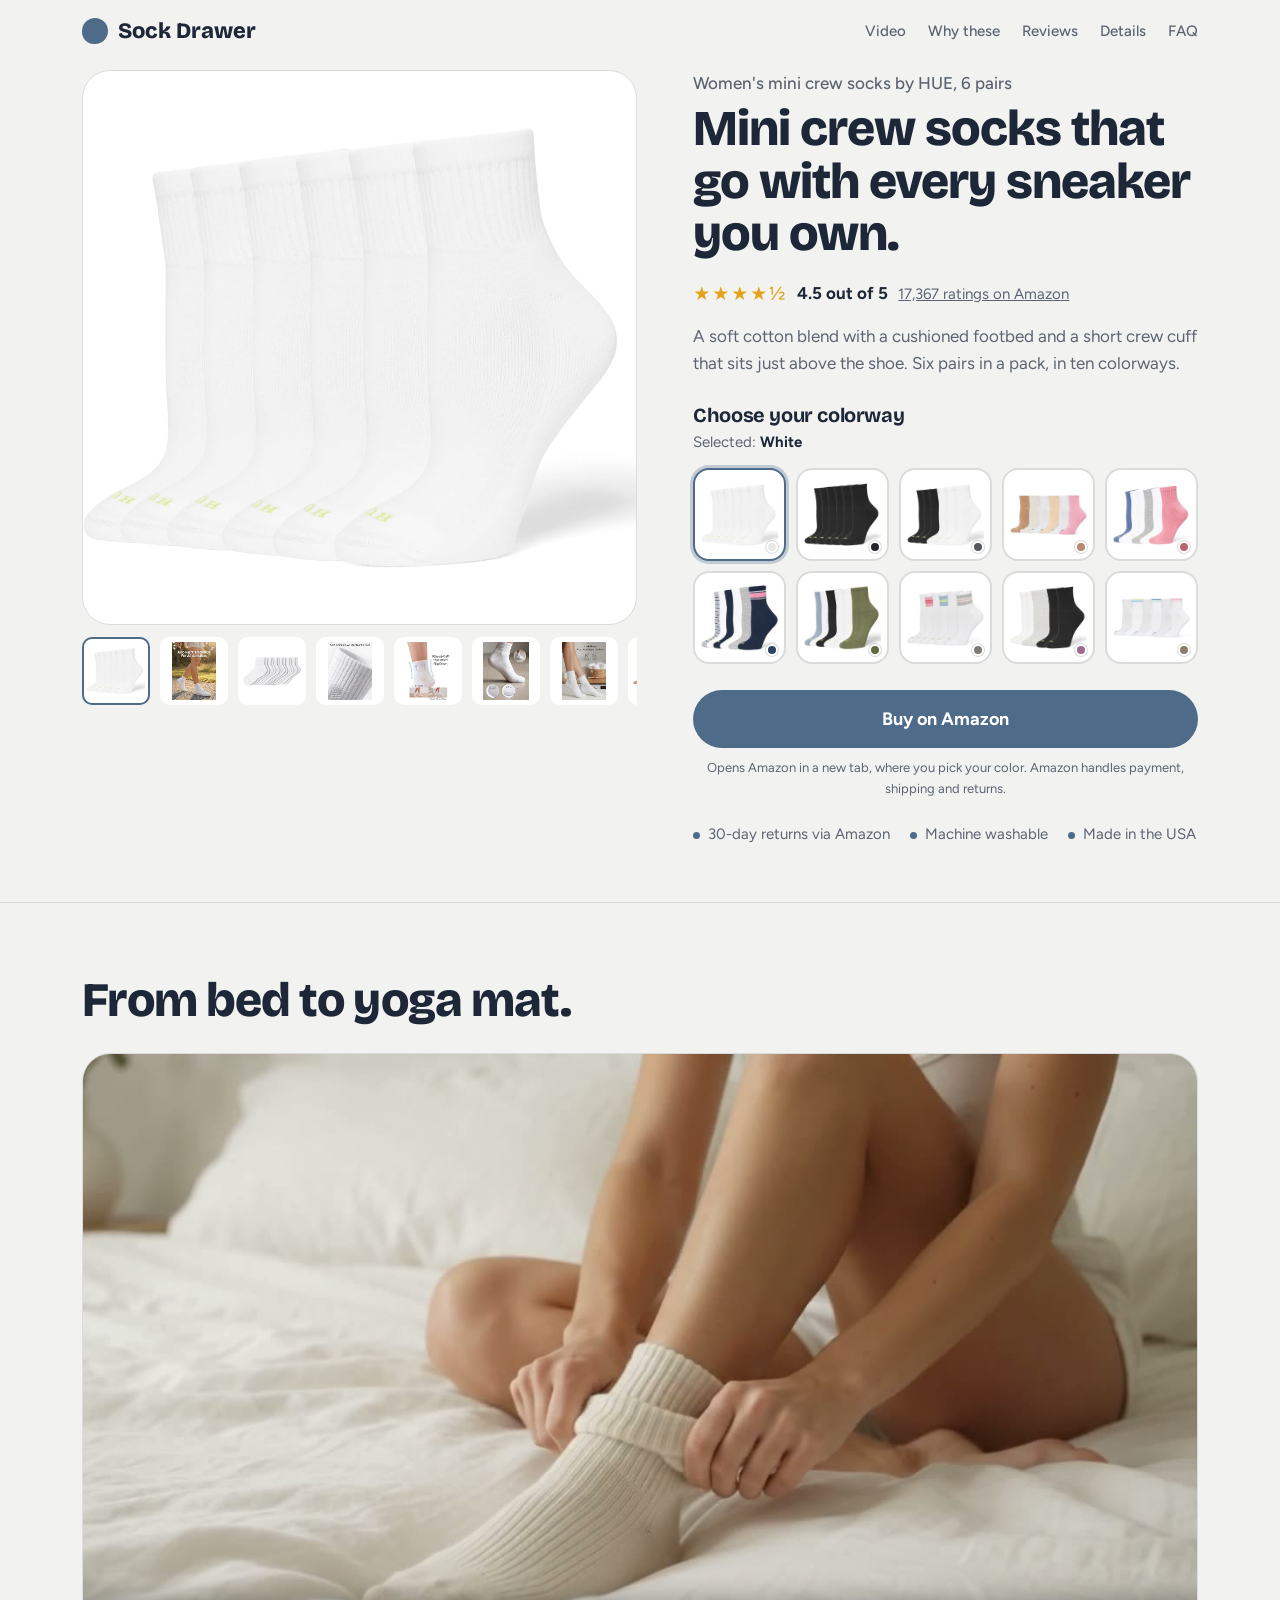
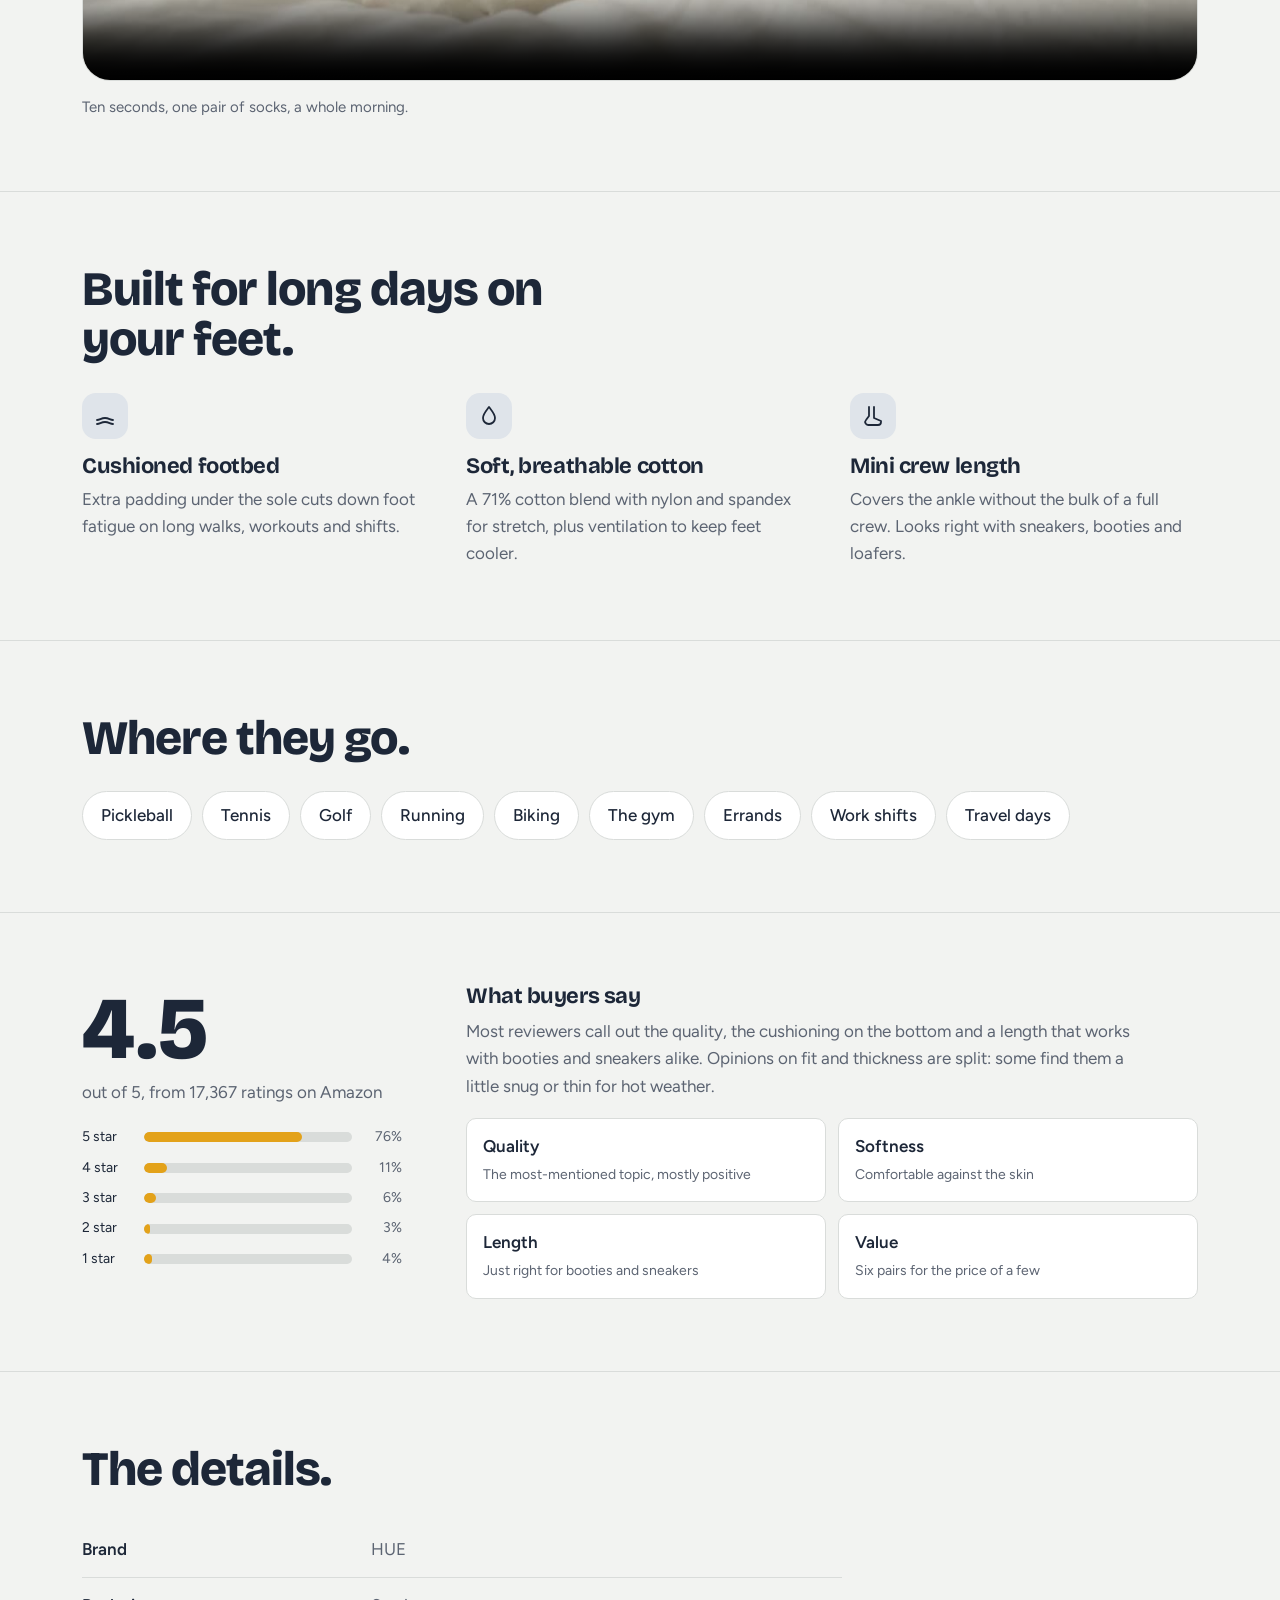
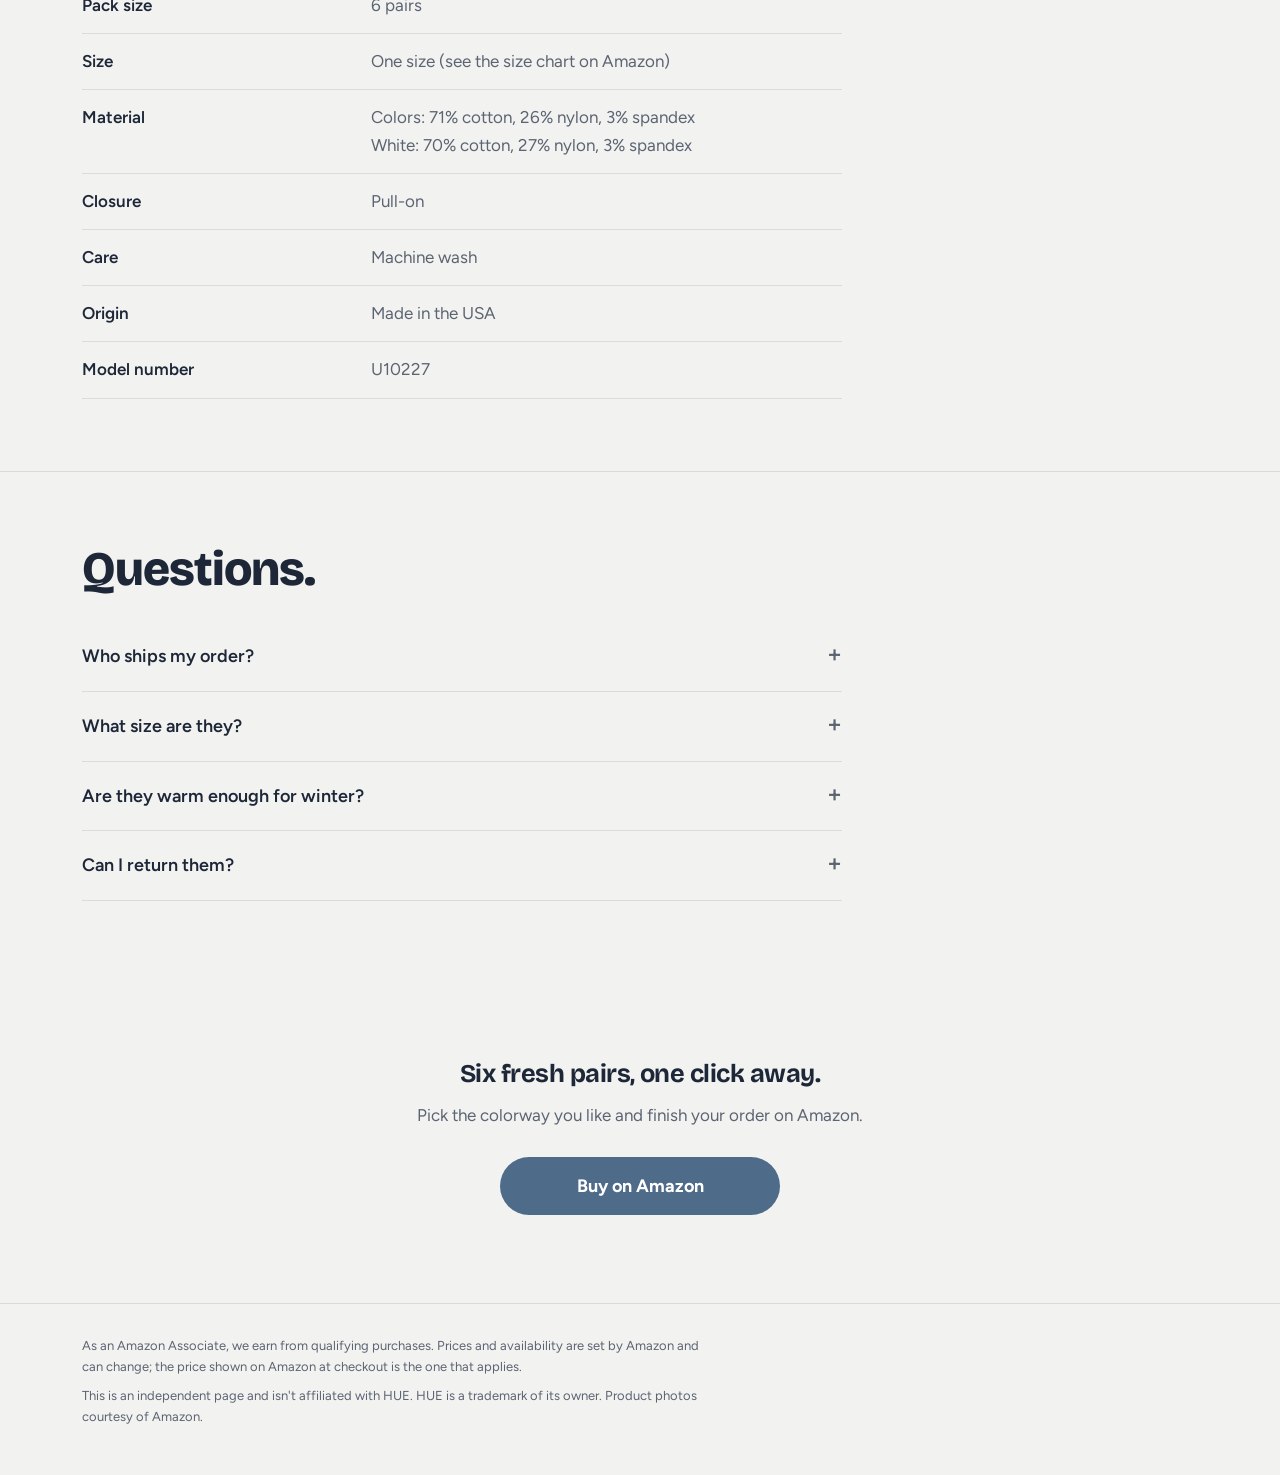
==== mini-crew-socks/index.html @ 4c12013f "Add standalone Mini Crew Socks affiliate page at /mini-crew-socks/ Self-contained landing page (own " ====
<!doctype html>
<html lang="en">
<head>
<meta charset="utf-8">
<meta name="viewport" content="width=device-width, initial-scale=1, viewport-fit=cover">
<title>Mini Crew Socks</title>
<meta name="description" content="HUE Women's Mini Crew Socks, 6-pair pack. Cushioned cotton-blend socks in 10 colorways, rated 4.5 out of 5 by 17,000+ Amazon shoppers.">
<link rel="preconnect" href="https://fonts.googleapis.com">
<link rel="preconnect" href="https://fonts.gstatic.com" crossorigin>
<link href="https://fonts.googleapis.com/css2?family=Bricolage+Grotesque:opsz,wght@12..96,500;12..96,700;12..96,800&family=Figtree:wght@400;500;600&display=swap" rel="stylesheet">
<style>
:root{
  --paper:#F2F3F1;
  --card:#FFFFFF;
  --ink:#1D2738;
  --muted:#5C6472;
  --line:#D9DCDA;
  --tint:#C9787F;          /* changes with the chosen colorway */
  --tint-ink:#FFFFFF;
  --star:#E3A21A;
  --radius-lg:28px;
  --radius-sm:10px;
}
@media (prefers-color-scheme: dark){
  :root:not([data-theme="light"]){
    --paper:#151A22; --card:#1D2430; --ink:#EEF0F3; --muted:#A3AAB6; --line:#2E3746; color-scheme:dark;
  }
}
:root[data-theme="dark"]{ --paper:#151A22; --card:#1D2430; --ink:#EEF0F3; --muted:#A3AAB6; --line:#2E3746; color-scheme:dark; }

*{box-sizing:border-box}
html{scroll-behavior:smooth}
body{margin:0;background:var(--paper);color:var(--ink);font:400 17px/1.6 Figtree,system-ui,sans-serif;-webkit-font-smoothing:antialiased}
img{max-width:100%;display:block}
a{color:inherit}
:focus-visible{outline:3px solid var(--tint);outline-offset:3px;border-radius:6px}
.wrap{max-width:1180px;margin:0 auto;padding:0 16px}
@media(min-width:760px){.wrap{padding:0 32px}}
h1,h2,h3{font-family:"Bricolage Grotesque",sans-serif;line-height:1.05;margin:0;letter-spacing:-.02em}

/* header */
.top{display:flex;align-items:center;justify-content:space-between;padding-top:18px;padding-bottom:18px}
.logo{font:800 22px/1 "Bricolage Grotesque",sans-serif;text-decoration:none;display:flex;align-items:center;gap:10px}
.logo i{width:26px;height:26px;border-radius:50% 50% 50% 12px;background:var(--tint);transition:background .4s}
.top nav{display:flex;gap:22px;font-weight:500;font-size:15px}
.top nav a{text-decoration:none;color:var(--muted)}
.top nav a:hover{color:var(--ink)}
@media(max-width:640px){.top nav{display:none}}

/* hero / buy box */
.buy{display:grid;gap:28px;padding-top:8px;padding-bottom:56px}
@media(min-width:900px){.buy{grid-template-columns:1.1fr 1fr;gap:56px;align-items:start}}
.gallery{position:relative}
.main-img{background:#fff;border-radius:var(--radius-lg);aspect-ratio:1/1;display:grid;place-items:center;overflow:hidden;border:1px solid var(--line)}
.main-img img{width:100%;height:100%;object-fit:contain}
.thumbs{display:flex;gap:10px;margin-top:12px;overflow-x:auto;padding-bottom:4px;scrollbar-width:thin}
.thumbs button{flex:0 0 68px;height:68px;border-radius:var(--radius-sm);border:2px solid transparent;background:#fff;padding:3px;cursor:pointer}
.thumbs button[aria-current="true"]{border-color:var(--tint)}
.thumbs img{width:100%;height:100%;object-fit:contain}

.brand{color:var(--muted);font-weight:500;margin:0 0 6px}
.buy h1{font-size:clamp(34px,4vw,50px);font-weight:800;max-width:16ch}
.rating{display:flex;align-items:center;gap:10px;margin:18px 0 6px;flex-wrap:wrap}
.stars{color:var(--star);letter-spacing:2px;font-size:19px}
.rating a{color:var(--muted);font-size:15px}
.lede{color:var(--muted);max-width:52ch;margin:14px 0 28px}

/* colorway picker: the centrepiece */
.picker h2{font-size:20px;font-weight:700;margin-bottom:4px}
.picker .chosen{font-size:15px;color:var(--muted);margin:0 0 14px}
.picker .chosen b{color:var(--ink)}
.buy > *{min-width:0}
.swatches{display:grid;grid-template-columns:repeat(5,minmax(0,1fr));gap:10px}
@media(max-width:420px){.swatches{grid-template-columns:repeat(4,minmax(0,1fr));gap:8px}}
.sw{min-width:0}
.sw{appearance:none;border:2px solid var(--line);background:#fff;border-radius:16px;padding:6px;cursor:pointer;aspect-ratio:1/1;position:relative;transition:border-color .2s,transform .2s}
.sw img{width:100%;height:100%;object-fit:contain}
.sw:hover{transform:translateY(-2px)}
.sw[aria-checked="true"]{border-color:var(--tint);box-shadow:0 0 0 3px color-mix(in srgb,var(--tint) 30%,transparent)}
.sw .dot{position:absolute;right:6px;bottom:6px;width:12px;height:12px;border-radius:50%;border:2px solid #fff;box-shadow:0 0 0 1px rgba(0,0,0,.15)}

.cta-row{display:flex;flex-direction:column;gap:10px;margin-top:26px}
.cta{display:flex;justify-content:center;align-items:center;gap:10px;text-decoration:none;font:700 18px/1 Figtree,sans-serif;padding:20px 24px;border-radius:999px;background:var(--tint);color:var(--tint-ink);transition:background .4s,filter .2s}
.cta:hover{filter:brightness(1.08)}
.fine{font-size:13px;color:var(--muted);margin:0;text-align:center}
.facts{display:flex;flex-wrap:wrap;gap:8px 20px;margin:22px 0 0;padding:0;list-style:none;font-size:15px;color:var(--muted)}
.facts li::before{content:"";display:inline-block;width:7px;height:7px;border-radius:50%;background:var(--tint);margin-right:8px;vertical-align:middle;transition:background .4s}

/* sections */
section.band{padding:72px 0;border-top:1px solid var(--line)}
section.band h2{font-size:clamp(32px,4.4vw,48px);font-weight:800;max-width:18ch;margin-bottom:28px}
.feat{display:grid;gap:36px}
@media(min-width:800px){.feat{grid-template-columns:repeat(3,1fr)}}
.feat h3{font-size:22px;font-weight:700;margin-bottom:8px}
.feat p{margin:0;color:var(--muted)}
.feat .ico{width:46px;height:46px;border-radius:14px;background:color-mix(in srgb,var(--tint) 18%,var(--card));display:grid;place-items:center;margin-bottom:16px;transition:background .4s}
.feat .ico svg{width:24px;height:24px;stroke:var(--ink);fill:none;stroke-width:1.8;stroke-linecap:round;stroke-linejoin:round}

.demo{border-radius:var(--radius-lg);overflow:hidden;background:var(--card);border:1px solid var(--line);aspect-ratio:16/9;max-width:100%}
.demo video{width:100%;height:100%;object-fit:cover;display:block}
.demo-cap{color:var(--muted);margin:14px 0 0;font-size:15px}
.uses{display:flex;flex-wrap:wrap;gap:10px;margin:0;padding:0;list-style:none}
.uses li{border:1.5px solid var(--line);border-radius:999px;padding:10px 18px;font-weight:500;background:var(--card)}

.reviews{display:grid;gap:40px}
@media(min-width:860px){.reviews{grid-template-columns:320px 1fr;gap:64px}}
.score{font:800 88px/1 "Bricolage Grotesque",sans-serif}
.score + p{margin:6px 0 20px;color:var(--muted)}
.bars{display:grid;gap:8px;font-size:14px}
.bar{display:grid;grid-template-columns:52px 1fr 40px;align-items:center;gap:10px}
.bar span:last-child{text-align:right;color:var(--muted)}
.track{height:10px;border-radius:999px;background:var(--line);overflow:hidden}
.track i{display:block;height:100%;background:var(--star);border-radius:999px}
.verdict h3{font-size:22px;margin-bottom:10px}
.verdict p{color:var(--muted);max-width:62ch;margin:0 0 18px}
.pros{display:grid;gap:12px;margin:0;padding:0;list-style:none}
@media(min-width:560px){.pros{grid-template-columns:1fr 1fr}}
.pros li{background:var(--card);border-radius:var(--radius-sm);padding:14px 16px;border:1px solid var(--line)}
.pros b{display:block;font-weight:600}
.pros span{font-size:14px;color:var(--muted)}

.specs{width:100%;border-collapse:collapse;max-width:760px}
.specs th,.specs td{text-align:left;padding:14px 0;border-bottom:1px solid var(--line);vertical-align:top}
.specs th{font-weight:600;width:38%;padding-right:16px}
.specs td{color:var(--muted)}

details{border-bottom:1px solid var(--line);max-width:760px}
summary{cursor:pointer;list-style:none;padding:20px 0;font-weight:600;font-size:18px;display:flex;justify-content:space-between;gap:16px}
summary::-webkit-details-marker{display:none}
summary::after{content:"+";font-size:24px;line-height:1;color:var(--muted);transition:transform .2s}
details[open] summary::after{transform:rotate(45deg)}
details p{margin:0 0 20px;color:var(--muted);max-width:62ch}

.final{text-align:center;padding:88px 0}
.final h2{margin:0 auto 14px !important}
.final p{color:var(--muted);margin:0 auto 28px;max-width:46ch}
.final .cta{display:inline-flex;min-width:280px}

footer{border-top:1px solid var(--line);padding:32px 0 110px;font-size:13px;color:var(--muted)}
footer p{max-width:80ch;margin:0 0 8px}
@media(min-width:900px){footer{padding-bottom:40px}}

/* mobile sticky bar */
.sticky{position:fixed;left:0;right:0;bottom:0;padding:12px 16px calc(12px + env(safe-area-inset-bottom));background:color-mix(in srgb,var(--paper) 92%,transparent);backdrop-filter:blur(10px);border-top:1px solid var(--line);display:flex;gap:12px;align-items:center;transform:translateY(110%);transition:transform .3s;z-index:20}
.sticky.show{transform:none}
.sticky .cta{flex:1;padding:15px 18px;font-size:16px}
.sticky img{width:48px;height:48px;border-radius:10px;background:#fff;object-fit:contain}
@media(min-width:900px){.sticky{display:none}}

@media (prefers-reduced-motion: reduce){*{transition:none !important;scroll-behavior:auto !important}}
</style>
</head>
<body>

<header class="wrap top">
  <a class="logo" href="#"><i aria-hidden="true"></i>Sock Drawer</a>
  <nav aria-label="Sections">
    <a href="#video">Video</a>
    <a href="#why">Why these</a>
    <a href="#reviews">Reviews</a>
    <a href="#details">Details</a>
    <a href="#faq">FAQ</a>
  </nav>
</header>

<main>
<div class="wrap buy">
  <div class="gallery">
    <div class="main-img"><img id="mainImg" src="img/g-51pYzdLXagL.jpg" alt="HUE Women's Mini Crew Socks, 6-pair pack"></div>
    <div class="thumbs" id="thumbs" aria-label="Product photos"></div>
  </div>

  <div>
    <p class="brand">Women's mini crew socks by HUE, 6 pairs</p>
    <h1>Mini crew socks that go with every sneaker you own.</h1>
    <div class="rating">
      <span class="stars" aria-hidden="true">&#9733;&#9733;&#9733;&#9733;&#189;</span>
      <strong>4.5 out of 5</strong>
      <a href="#reviews">17,367 ratings on Amazon</a>
    </div>
    <p class="lede">A soft cotton blend with a cushioned footbed and a short crew cuff that sits just above the shoe. Six pairs in a pack, in ten colorways.</p>

    <div class="picker" role="radiogroup" aria-labelledby="pickLabel">
      <h2 id="pickLabel">Choose your colorway</h2>
      <p class="chosen">Selected: <b id="chosenName">White</b></p>
      <div class="swatches" id="swatches"></div>
    </div>

    <div class="cta-row">
      <a class="cta buy-link" href="https://amzn.to/4y4e7HI" target="_blank" rel="sponsored noopener">Buy on Amazon</a>
      <p class="fine">Opens Amazon in a new tab, where you pick your color. Amazon handles payment, shipping and returns.</p>
    </div>

    <ul class="facts">
      <li>30-day returns via Amazon</li>
      <li>Machine washable</li>
      <li>Made in the USA</li>
    </ul>
  </div>
</div>

<section class="band" id="video">
  <div class="wrap">
    <h2>From bed to yoga mat.</h2>
    <div class="demo">
      <video id="demo" src="video/demo.mp4" poster="video/poster.jpg" muted loop playsinline controls preload="metadata" aria-label="Video: a woman puts on the socks, walks around her kitchen and stands on a yoga mat, then the colors fanned out on a rug"></video>
    </div>
    <p class="demo-cap">Ten seconds, one pair of socks, a whole morning.</p>
  </div>
</section>

<section class="band" id="why">
  <div class="wrap">
    <h2>Built for long days on your feet.</h2>
    <div class="feat">
      <div>
        <div class="ico"><svg viewBox="0 0 24 24"><path d="M4 16c3 0 4-2 8-2s5 2 8 2"/><path d="M4 20c3 0 4-2 8-2s5 2 8 2"/></svg></div>
        <h3>Cushioned footbed</h3>
        <p>Extra padding under the sole cuts down foot fatigue on long walks, workouts and shifts.</p>
      </div>
      <div>
        <div class="ico"><svg viewBox="0 0 24 24"><path d="M12 3c3 4 6 7 6 11a6 6 0 0 1-12 0c0-4 3-7 6-11z"/></svg></div>
        <h3>Soft, breathable cotton</h3>
        <p>A 71% cotton blend with nylon and spandex for stretch, plus ventilation to keep feet cooler.</p>
      </div>
      <div>
        <div class="ico"><svg viewBox="0 0 24 24"><path d="M8 3v9l-3 4a3 3 0 0 0 2.5 5H17a3 3 0 0 0 3-3v-1l-7-3V3"/></svg></div>
        <h3>Mini crew length</h3>
        <p>Covers the ankle without the bulk of a full crew. Looks right with sneakers, booties and loafers.</p>
      </div>
    </div>
  </div>
</section>

<section class="band">
  <div class="wrap">
    <h2>Where they go.</h2>
    <ul class="uses">
      <li>Pickleball</li><li>Tennis</li><li>Golf</li><li>Running</li><li>Biking</li><li>The gym</li><li>Errands</li><li>Work shifts</li><li>Travel days</li>
    </ul>
  </div>
</section>

<section class="band" id="reviews">
  <div class="wrap reviews">
    <div>
      <div class="score">4.5</div>
      <p>out of 5, from 17,367 ratings on Amazon</p>
      <div class="bars">
        <div class="bar"><span>5 star</span><div class="track"><i style="width:76%"></i></div><span>76%</span></div>
        <div class="bar"><span>4 star</span><div class="track"><i style="width:11%"></i></div><span>11%</span></div>
        <div class="bar"><span>3 star</span><div class="track"><i style="width:6%"></i></div><span>6%</span></div>
        <div class="bar"><span>2 star</span><div class="track"><i style="width:3%"></i></div><span>3%</span></div>
        <div class="bar"><span>1 star</span><div class="track"><i style="width:4%"></i></div><span>4%</span></div>
      </div>
    </div>
    <div class="verdict">
      <h3>What buyers say</h3>
      <p>Most reviewers call out the quality, the cushioning on the bottom and a length that works with booties and sneakers alike. Opinions on fit and thickness are split: some find them a little snug or thin for hot weather.</p>
      <ul class="pros">
        <li><b>Quality</b><span>The most-mentioned topic, mostly positive</span></li>
        <li><b>Softness</b><span>Comfortable against the skin</span></li>
        <li><b>Length</b><span>Just right for booties and sneakers</span></li>
        <li><b>Value</b><span>Six pairs for the price of a few</span></li>
      </ul>
    </div>
  </div>
</section>

<section class="band" id="details">
  <div class="wrap">
    <h2>The details.</h2>
    <table class="specs">
      <tr><th scope="row">Brand</th><td>HUE</td></tr>
      <tr><th scope="row">Pack size</th><td>6 pairs</td></tr>
      <tr><th scope="row">Size</th><td>One size (see the size chart on Amazon)</td></tr>
      <tr><th scope="row">Material</th><td>Colors: 71% cotton, 26% nylon, 3% spandex<br>White: 70% cotton, 27% nylon, 3% spandex</td></tr>
      <tr><th scope="row">Closure</th><td>Pull-on</td></tr>
      <tr><th scope="row">Care</th><td>Machine wash</td></tr>
      <tr><th scope="row">Origin</th><td>Made in the USA</td></tr>
      <tr><th scope="row">Model number</th><td>U10227</td></tr>
    </table>
  </div>
</section>

<section class="band" id="faq">
  <div class="wrap">
    <h2>Questions.</h2>
    <details><summary>Who ships my order?</summary><p>Amazon. When you click a buy button you go straight to the product on Amazon, and payment, delivery and returns all go through your Amazon account.</p></details>
    <details><summary>What size are they?</summary><p>One size, made for most women's feet. Amazon's size chart on the product page shows the exact range.</p></details>
    <details><summary>Are they warm enough for winter?</summary><p>They're a midweight everyday sock. Some reviewers find them on the thin side, so if you want a cold-weather sock, look for a wool blend.</p></details>
    <details><summary>Can I return them?</summary><p>Yes. Amazon offers a 30-day refund or replacement on this item.</p></details>
  </div>
</section>

<section class="final">
  <div class="wrap">
    <h2>Six fresh pairs, one click away.</h2>
    <p>Pick the colorway you like and finish your order on Amazon.</p>
    <a class="cta buy-link" href="https://amzn.to/4y4e7HI" target="_blank" rel="sponsored noopener">Buy on Amazon</a>
  </div>
</section>
</main>

<footer>
  <div class="wrap">
    <p>As an Amazon Associate, we earn from qualifying purchases. Prices and availability are set by Amazon and can change; the price shown on Amazon at checkout is the one that applies.</p>
    <p>This is an independent page and isn't affiliated with HUE. HUE is a trademark of its owner. Product photos courtesy of Amazon.</p>
  </div>
</footer>

<div class="sticky" id="sticky" aria-hidden="true">
  <img id="stickyImg" src="" alt="">
  <a class="cta buy-link" href="https://amzn.to/4y4e7HI" target="_blank" rel="sponsored noopener" tabindex="-1">Buy on Amazon</a>
</div>

<script>
/* ---- Edit these two values ---- */
const AFFILIATE_URL = "https://amzn.to/4y4e7HI";   // your Amazon affiliate link
const START_COLOR   = "White";
/* -------------------------------- */

const IMG = id => `img/s-${id.replace("+","_")}.jpg`;
const COLORS = [
  {name:"White",          asin:"B00A9MQD8C", img:"21viMo7zQJL", hex:"#E8E8E4", ink:"#1D2738", accent:"#4E6B8A"},
  {name:"Black",          asin:"B00A9MQCVK", img:"31DaHyli2CL", hex:"#24262B", ink:"#FFFFFF"},
  {name:"Black and White",asin:"B09CH97DRL", img:"31qJGNc-VqL", hex:"#55585E", ink:"#FFFFFF"},
  {name:"Beauty",         asin:"B0G72FZG9L", img:"31Q71dKkMuL", hex:"#B98A6E", ink:"#FFFFFF"},
  {name:"Wild Rose",      asin:"B0BPJW166H", img:"310QPOPNnAL", hex:"#B9646E", ink:"#FFFFFF"},
  {name:"Navy Stripe",    asin:"B0C8WYT9M5", img:"31e6QqFMzSL", hex:"#2F4366", ink:"#FFFFFF"},
  {name:"Olive",          asin:"B0BPJZ15JT", img:"31pT9+Z5c2L", hex:"#5F6A43", ink:"#FFFFFF"},
  {name:"Heather Stripe", asin:"B0DKZ9TRYF", img:"219tJQi3dYL", hex:"#7E7B76", ink:"#FFFFFF"},
  {name:"Multi",          asin:"B09P8BXYLS", img:"312R7FzPA5L", hex:"#9C6A8E", ink:"#FFFFFF"},
  {name:"Tipped",         asin:"B0G71PZ9TX", img:"21kNHXW7RwL", hex:"#8B7F6C", ink:"#FFFFFF"},
];
const GALLERY = ["51pYzdLXagL","81rXGZo-EHL","61QsIWzlUfL","71ZGPMPv94L","71-r7tSRXyL","81IEvWYaAhL","71oMqwZVInL","61n4A5ng-tL","61clnhSReeL","71A85O4Pl5L"];

const link = () => AFFILIATE_URL;
const root = document.documentElement;
const mainImg = document.getElementById("mainImg");

// gallery
const thumbs = document.getElementById("thumbs");
GALLERY.forEach((id,i)=>{
  const b=document.createElement("button");
  b.type="button"; b.setAttribute("aria-label",`Show photo ${i+1}`);
  b.setAttribute("aria-current", i===0);
  b.innerHTML=`<img src="img/t-${id}.jpg" alt="" loading="lazy">`;
  b.onclick=()=>{ mainImg.src=`img/g-${id}.jpg`;
    thumbs.querySelectorAll("button").forEach(t=>t.setAttribute("aria-current",t===b)); };
  thumbs.appendChild(b);
});

// colorways
const sw = document.getElementById("swatches");
function choose(c, focus){
  // white needs a visible accent, so it borrows a soft blue
  root.style.setProperty("--tint", c.accent || c.hex);
  root.style.setProperty("--tint-ink", c.accent ? "#FFFFFF" : c.ink);
  document.getElementById("chosenName").textContent = c.name;
  document.querySelectorAll(".cname").forEach(e=>e.textContent=c.name);
  document.querySelectorAll(".buy-link").forEach(a=>a.href=link(c.asin));
  document.getElementById("stickyImg").src = IMG(c.img);
  sw.querySelectorAll(".sw").forEach(b=>{
    const on = b.dataset.name===c.name;
    b.setAttribute("aria-checked", on); b.tabIndex = on?0:-1;
    if(on && focus) b.focus();
  });
  try{ localStorage.setItem("sockColor", c.name) }catch(e){}
}
COLORS.forEach(c=>{
  const b=document.createElement("button");
  b.type="button"; b.className="sw"; b.dataset.name=c.name;
  b.setAttribute("role","radio"); b.setAttribute("aria-label",c.name); b.title=c.name;
  b.innerHTML=`<img src="${IMG(c.img)}" alt="" loading="lazy"><span class="dot" style="background:${c.hex}"></span>`;
  b.onclick=()=>choose(c);
  sw.appendChild(b);
});
sw.addEventListener("keydown",e=>{
  const i = COLORS.findIndex(c=>c.name===document.activeElement.dataset.name);
  if(i<0) return;
  const d = {ArrowRight:1,ArrowDown:1,ArrowLeft:-1,ArrowUp:-1}[e.key];
  if(d){ e.preventDefault(); choose(COLORS[(i+d+COLORS.length)%COLORS.length], true); }
});
let saved=null; try{ saved=localStorage.getItem("sockColor") }catch(e){}
choose(COLORS.find(c=>c.name===saved) || COLORS.find(c=>c.name===START_COLOR) || COLORS[0]);

// demo video: play muted while on screen, unless the viewer prefers reduced motion
const demo=document.getElementById("demo");
if(!matchMedia("(prefers-reduced-motion: reduce)").matches){
  new IntersectionObserver(([e])=>{ e.isIntersecting ? demo.play().catch(()=>{}) : demo.pause(); },{threshold:.4}).observe(demo);
}

// sticky bar on mobile once the main button scrolls away
const sticky=document.getElementById("sticky");
new IntersectionObserver(([e])=>sticky.classList.toggle("show", !e.isIntersecting && e.boundingClientRect.top<0))
  .observe(document.querySelector(".cta-row"));
</script>
</body>
</html>
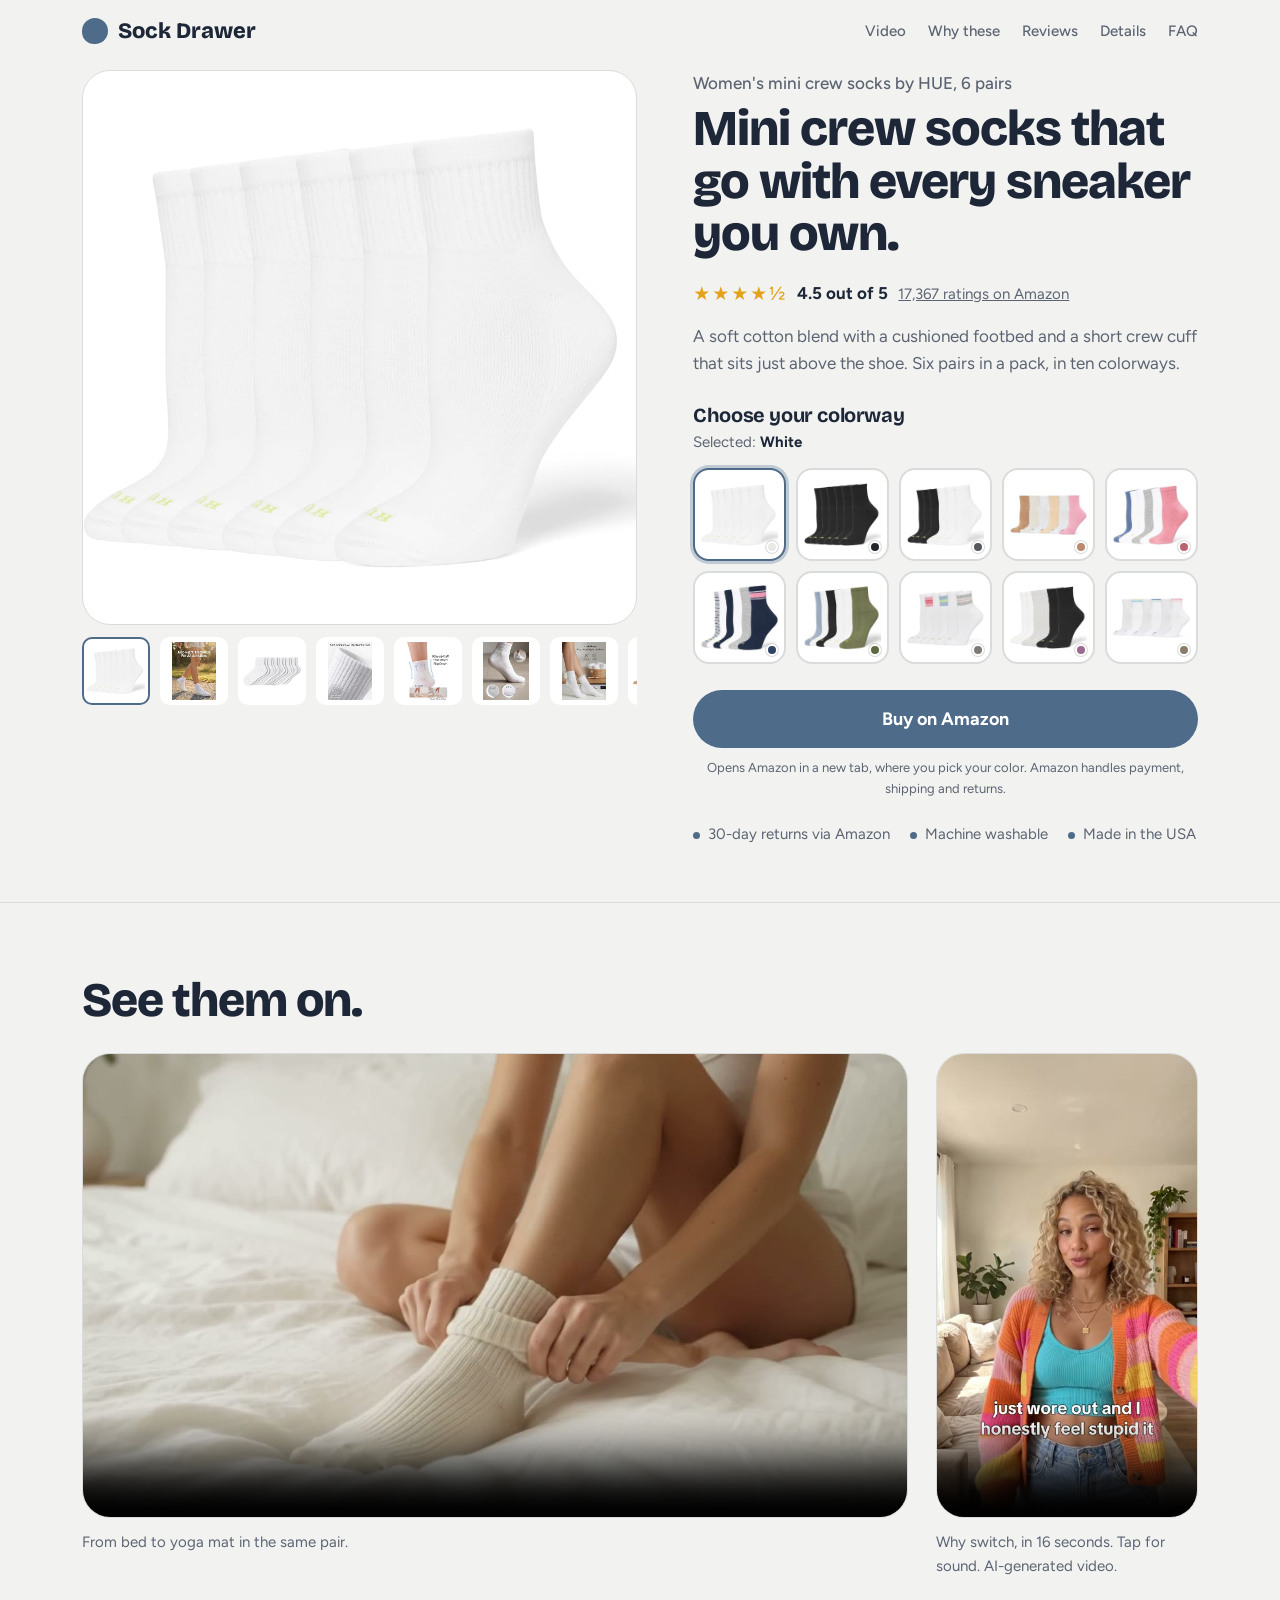
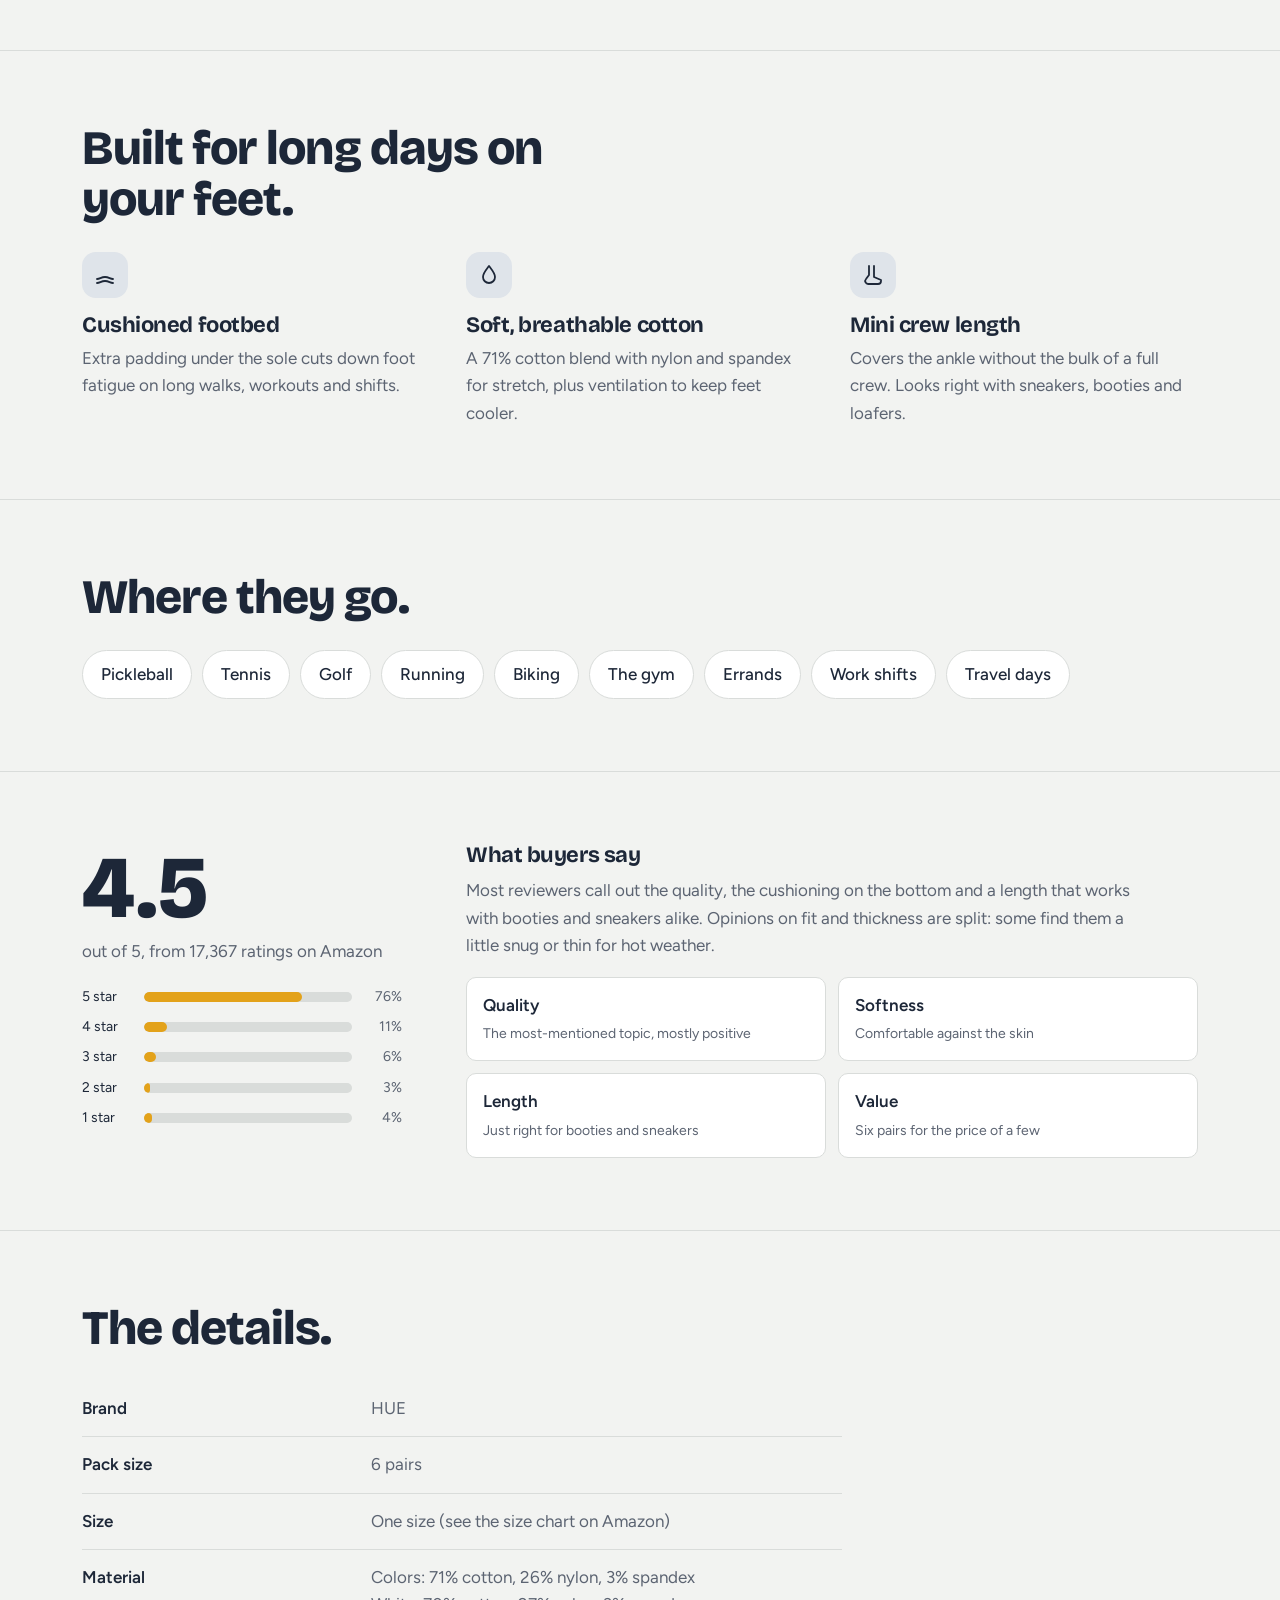
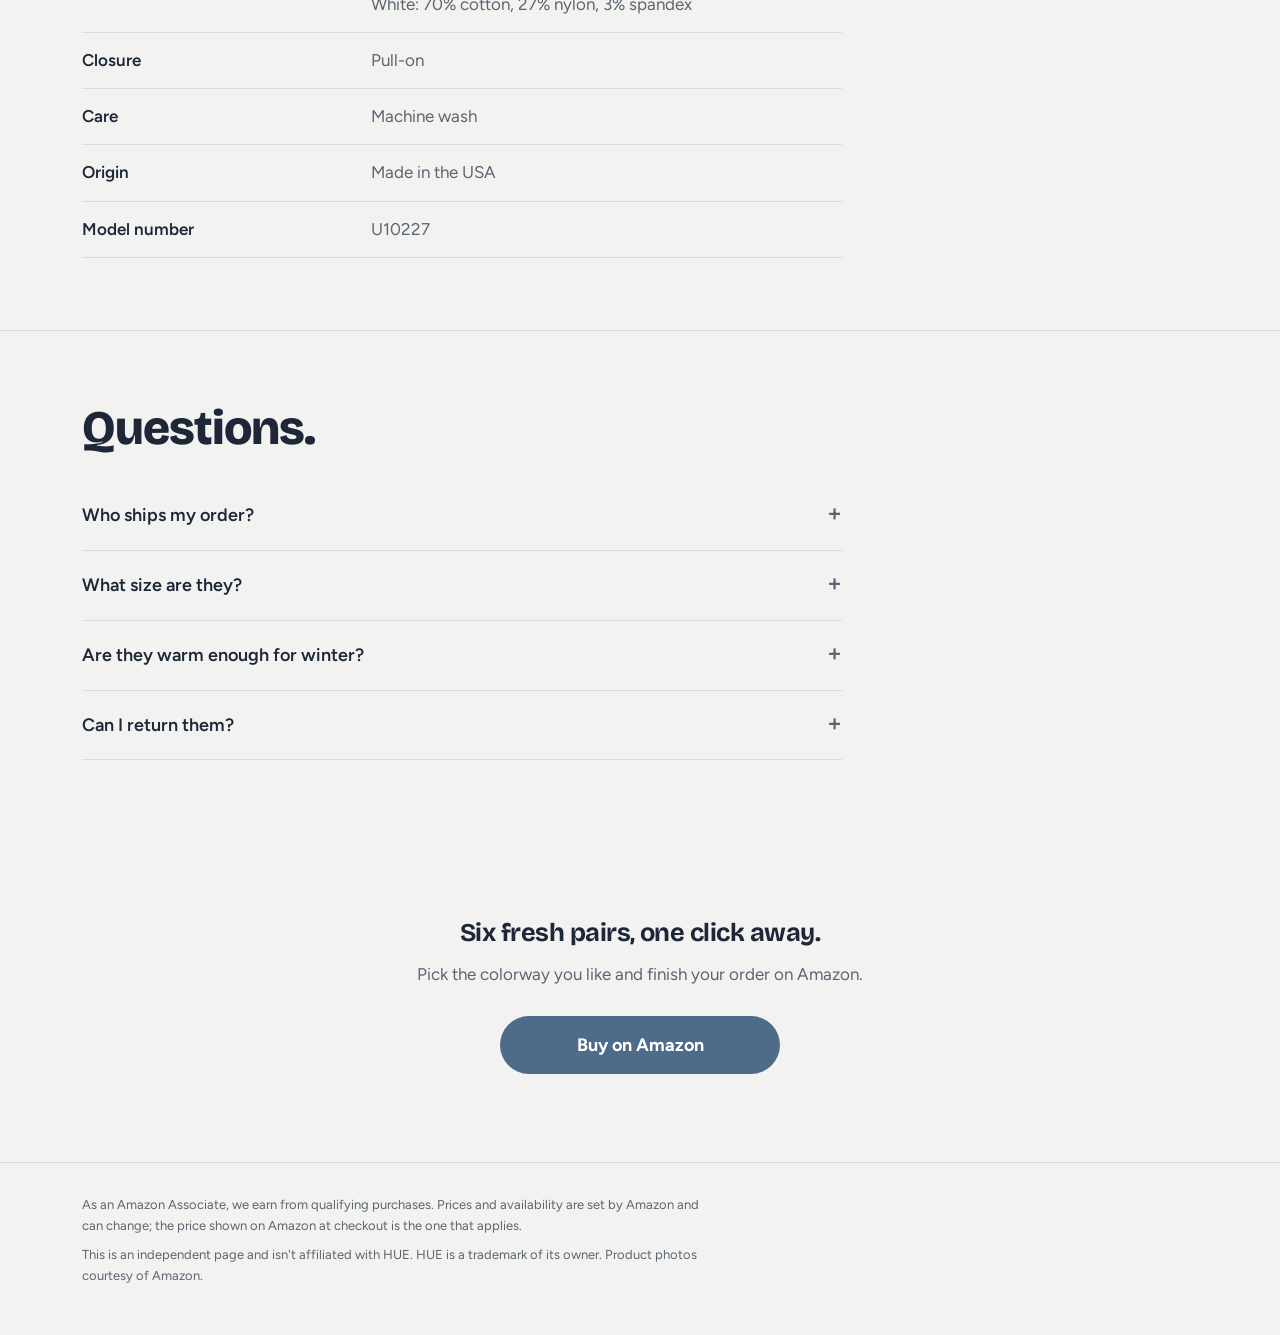
==== commit dae08261: "Mini Crew Socks: add testimonial video next to the demo Adds the 16s vertical testimonial (labelled " ====
--- a/mini-crew-socks/index.html
+++ b/mini-crew-socks/index.html
@@ -98,7 +98,14 @@
 
 .demo{border-radius:var(--radius-lg);overflow:hidden;background:var(--card);border:1px solid var(--line);aspect-ratio:16/9;max-width:100%}
 .demo video{width:100%;height:100%;object-fit:cover;display:block}
-.demo-cap{color:var(--muted);margin:14px 0 0;font-size:15px}
+.demo-cap{color:var(--muted);margin:12px 0 0;font-size:15px}
+.videos{display:grid;gap:28px}
+.clip{margin:0;min-width:0}
+.demo.tall{aspect-ratio:9/16;max-width:360px;margin-inline:auto}
+@media(min-width:800px){
+  .videos{grid-template-columns:minmax(0,3.16fr) minmax(0,1fr);align-items:start}
+  .demo.tall{max-width:none}
+}
 .uses{display:flex;flex-wrap:wrap;gap:10px;margin:0;padding:0;list-style:none}
 .uses li{border:1.5px solid var(--line);border-radius:999px;padding:10px 18px;font-weight:500;background:var(--card)}
 
@@ -201,11 +208,21 @@
 
 <section class="band" id="video">
   <div class="wrap">
-    <h2>From bed to yoga mat.</h2>
-    <div class="demo">
-      <video id="demo" src="video/demo.mp4" poster="video/poster.jpg" muted loop playsinline controls preload="metadata" aria-label="Video: a woman puts on the socks, walks around her kitchen and stands on a yoga mat, then the colors fanned out on a rug"></video>
-    </div>
-    <p class="demo-cap">Ten seconds, one pair of socks, a whole morning.</p>
+    <h2>See them on.</h2>
+    <div class="videos">
+      <figure class="clip">
+        <div class="demo">
+          <video id="demo" src="video/demo.mp4" poster="video/poster.jpg" muted loop playsinline controls preload="metadata" aria-label="Video: a woman puts on the socks, walks around her kitchen and stands on a yoga mat, then the colors fanned out on a rug"></video>
+        </div>
+        <figcaption class="demo-cap">From bed to yoga mat in the same pair.</figcaption>
+      </figure>
+      <figure class="clip">
+        <div class="demo tall">
+          <video id="testimonial" src="video/testimonial.mp4" poster="video/testimonial-poster.jpg" playsinline controls preload="metadata" aria-label="Video: a woman holds up a pair of navy striped HUE mini crew socks and talks about switching to them"></video>
+        </div>
+        <figcaption class="demo-cap">Why switch, in 16 seconds. Tap for sound. AI-generated video.</figcaption>
+      </figure>
+    </div>
   </div>
 </section>
 
